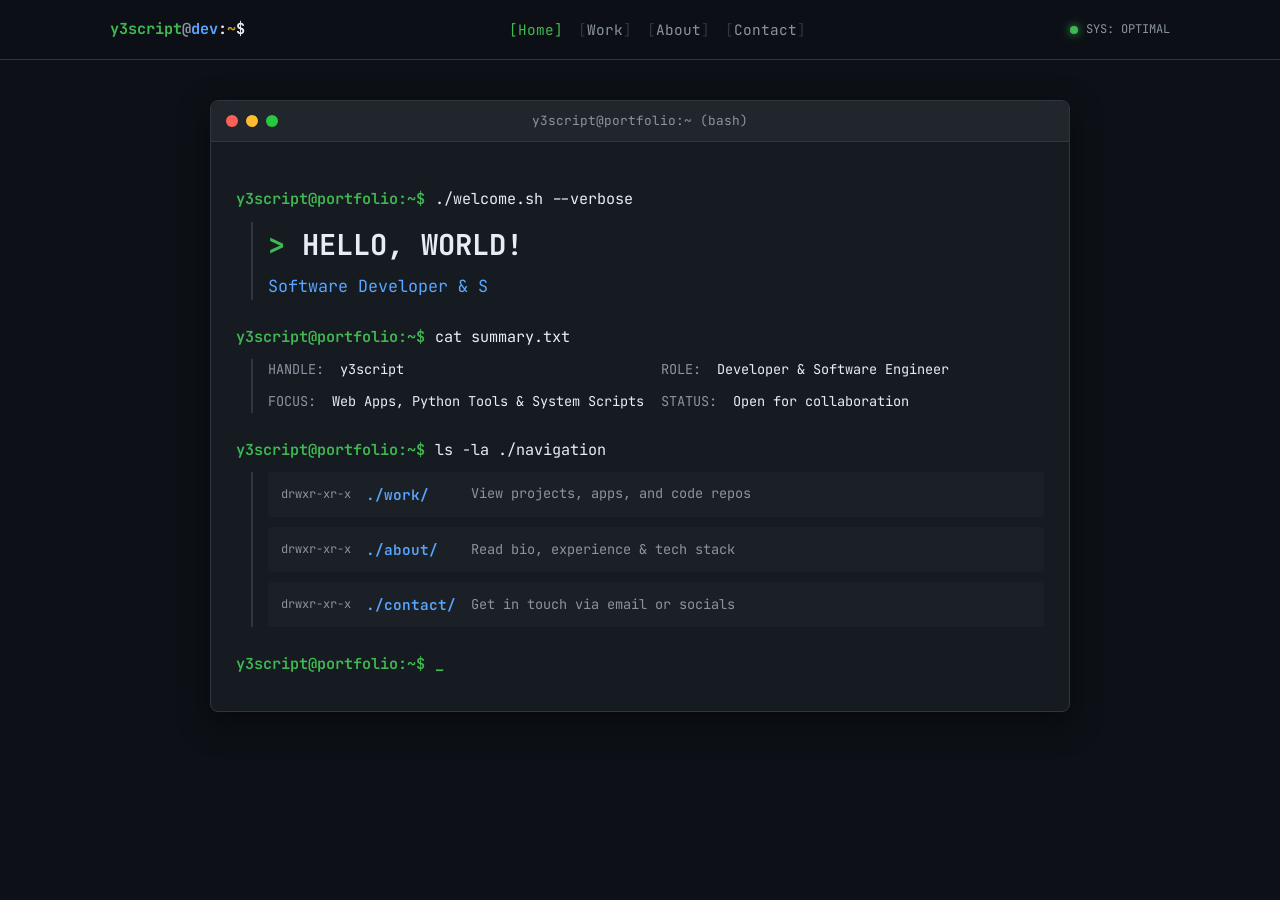
==== index.html @ e33a7f7e "Initial commit: Terminal portfolio" ====
<!DOCTYPE html>
<html lang="en">
<head>
    <meta charset="UTF-8">
    <meta name="viewport" content="width=device-width, initial-scale=1.0">
    <title>~/home - y3script</title>
    <!-- JetBrains Mono Font for authentic terminal look -->
    <link rel="preconnect" href="https://fonts.googleapis.com">
    <link rel="preconnect" href="https://fonts.gstatic.com" crossorigin>
    <link href="https://fonts.googleapis.com/css2?family=JetBrains+Mono:ital,wght@0,300..800;1,300..800&display=swap" rel="stylesheet">
    <link rel="stylesheet" href="style.css">
</head>
<body>

    <!-- Fixed Top Navigation Bar -->
    <header class="navbar">
        <div class="nav-container">
            <a href="index.html" class="nav-logo">
                <span class="prompt-user">y3script</span><span class="prompt-at">@</span><span class="prompt-host">dev</span>:<span class="prompt-path">~</span>$
            </a>
            <nav>
                <ul class="nav-links">
                    <li><a href="index.html" class="nav-link active"><span class="bracket">[</span>Home<span class="bracket">]</span></a></li>
                    <li><a href="work.html" class="nav-link"><span class="bracket">[</span>Work<span class="bracket">]</span></a></li>
                    <li><a href="about.html" class="nav-link"><span class="bracket">[</span>About<span class="bracket">]</span></a></li>
                    <li><a href="contact.html" class="nav-link"><span class="bracket">[</span>Contact<span class="bracket">]</span></a></li>
                </ul>
            </nav>
            <div class="nav-status">
                <span class="status-dot"></span> SYS: OPTIMAL
            </div>
        </div>
    </header>

    <!-- Main Content Container -->
    <main class="main-wrapper">
        
        <!-- Terminal Window Frame Component -->
        <div class="terminal-window">
            
            <!-- Window Top Bar with Control Dots -->
            <div class="terminal-header">
                <div class="terminal-controls">
                    <span class="control-dot close"></span>
                    <span class="control-dot minimize"></span>
                    <span class="control-dot maximize"></span>
                </div>
                <div class="terminal-title">y3script@portfolio:~ (bash)</div>
                <div class="terminal-blank"></div>
            </div>

            <!-- Terminal Window Body -->
            <div class="terminal-body">
                
                <!-- Command 1: Execution Prompt -->
                <div class="command-line">
                    <span class="prompt">y3script@portfolio:~$</span>
                    <span class="command">./welcome.sh --verbose</span>
                </div>

                <!-- Hero Greeting Output -->
                <div class="terminal-output">
                    <h1 class="hero-title">
                        <span class="text-accent">></span> HELLO, WORLD!
                    </h1>
                    <p class="typewriter-text" id="hero-tagline">
                        Software Developer & Systems Enthusiast.
                    </p>
                </div>

                <!-- Command 2: System Info Output -->
                <div class="command-line">
                    <span class="prompt">y3script@portfolio:~$</span>
                    <span class="command">cat summary.txt</span>
                </div>

                <div class="terminal-output system-summary">
                    <div class="summary-grid">
                        <div class="summary-item">
                            <span class="label">HANDLE:</span>
                            <span class="value text-success">y3script</span>
                        </div>
                        <div class="summary-item">
                            <span class="label">ROLE:</span>
                            <span class="value">Developer & Software Engineer</span>
                        </div>
                        <div class="summary-item">
                            <span class="label">FOCUS:</span>
                            <span class="value">Web Apps, Python Tools & System Scripts</span>
                        </div>
                        <div class="summary-item">
                            <span class="label">STATUS:</span>
                            <span class="value text-success">Open for collaboration</span>
                        </div>
                    </div>
                </div>

                <!-- Quick Navigation Action Directory -->
                <div class="command-line">
                    <span class="prompt">y3script@portfolio:~$</span>
                    <span class="command">ls -la ./navigation</span>
                </div>

                <div class="terminal-output dir-list">
                    <div class="dir-grid">
                        <a href="work.html" class="dir-item">
                            <span class="dir-permission">drwxr-xr-x</span>
                            <span class="dir-name">./work/</span>
                            <span class="dir-desc">View projects, apps, and code repos</span>
                        </a>
                        <a href="about.html" class="dir-item">
                            <span class="dir-permission">drwxr-xr-x</span>
                            <span class="dir-name">./about/</span>
                            <span class="dir-desc">Read bio, experience & tech stack</span>
                        </a>
                        <a href="contact.html" class="dir-item">
                            <span class="dir-permission">drwxr-xr-x</span>
                            <span class="dir-name">./contact/</span>
                            <span class="dir-desc">Get in touch via email or socials</span>
                        </a>
                    </div>
                </div>

                <!-- Active Interactive Prompt Line -->
                <div class="command-line interactive-line">
                    <span class="prompt">y3script@portfolio:~$</span>
                    <span class="cursor">_</span>
                </div>

            </div>
        </div>

    </main>

    <script src="script.js"></script>
</body>
</html>
---- style.css ----
/* ==========================================================
   Terminal Developer Portfolio Stylesheet
   ========================================================== */

/* 1. CSS Variables & Theme Setup */
:root {
    --bg-color: #0d1117;
    --card-bg: #161b22;
    --header-bg: #21262d;
    --border-color: #30363d;
    
    /* Text & Accent Colors */
    --text-primary: #e6edf3;
    --text-muted: #8b949e;
    --accent-green: #2ea043;
    --accent-green-bright: #3fb950;
    --accent-cyan: #58a6ff;
    --accent-yellow: #d29922;
    --accent-red: #f85149;
    
    /* Terminal Control Buttons */
    --dot-red: #ff5f56;
    --dot-yellow: #ffbd2e;
    --dot-green: #27c93f;

    /* Font Family */
    --font-mono: 'JetBrains Mono', 'Fira Code', 'Courier New', monospace;
}

/* 2. Global Resets & Base Styles */
* {
    margin: 0;
    padding: 0;
    box-sizing: border-box;
}

body {
    background-color: var(--bg-color);
    color: var(--text-primary);
    font-family: var(--font-mono);
    line-height: 1.6;
    min-height: 100vh;
    padding-top: 70px; /* Space for fixed navbar */
}

a {
    color: inherit;
    text-decoration: none;
}

/* 3. Fixed Top Navigation Bar */
.navbar {
    position: fixed;
    top: 0;
    left: 0;
    width: 100%;
    height: 60px;
    background-color: rgba(13, 17, 23, 0.9);
    backdrop-filter: blur(8px);
    border-bottom: 1px solid var(--border-color);
    z-index: 1000;
}

.nav-container {
    max-width: 1100px;
    height: 100%;
    margin: 0 auto;
    padding: 0 20px;
    display: flex;
    justify-content: space-between;
    align-items: center;
}

.nav-logo {
    font-weight: 700;
    font-size: 0.95rem;
}

.prompt-user { color: var(--accent-green-bright); }
.prompt-at { color: var(--text-muted); }
.prompt-host { color: var(--accent-cyan); }
.prompt-path { color: var(--accent-yellow); }

.nav-links {
    display: flex;
    list-style: none;
    gap: 15px;
}

.nav-link {
    font-size: 0.9rem;
    color: var(--text-muted);
    transition: color 0.2s ease;
}

.nav-link:hover,
.nav-link.active {
    color: var(--accent-green-bright);
}

.nav-link .bracket {
    color: var(--border-color);
    transition: color 0.2s ease;
}

.nav-link:hover .bracket,
.nav-link.active .bracket {
    color: var(--accent-green-bright);
}

.nav-status {
    font-size: 0.75rem;
    color: var(--text-muted);
    display: flex;
    align-items: center;
    gap: 8px;
}

.status-dot {
    width: 8px;
    height: 8px;
    background-color: var(--accent-green-bright);
    border-radius: 50%;
    box-shadow: 0 0 8px var(--accent-green-bright);
}

/* 4. Main Content Layout & Terminal Shell */
.main-wrapper {
    max-width: 900px;
    margin: 30px auto;
    padding: 0 20px 50px 20px;
}

.terminal-window {
    background-color: var(--card-bg);
    border: 1px solid var(--border-color);
    border-radius: 8px;
    box-shadow: 0 10px 30px rgba(0, 0, 0, 0.5);
    overflow: hidden;
}

.terminal-header {
    background-color: var(--header-bg);
    border-bottom: 1px solid var(--border-color);
    padding: 10px 15px;
    display: grid;
    grid-template-columns: 1fr auto 1fr;
    align-items: center;
}

.terminal-controls {
    display: flex;
    gap: 8px;
}

.control-dot {
    width: 12px;
    height: 12px;
    border-radius: 50%;
}

.control-dot.close { background-color: var(--dot-red); }
.control-dot.minimize { background-color: var(--dot-yellow); }
.control-dot.maximize { background-color: var(--dot-green); }

.terminal-title {
    font-size: 0.8rem;
    color: var(--text-muted);
}

.terminal-body {
    padding: 25px;
}

/* 5. Command Lines & Outputs */
.command-line {
    display: flex;
    align-items: center;
    gap: 10px;
    margin-top: 20px;
    margin-bottom: 10px;
    font-size: 0.95rem;
}

.prompt {
    color: var(--accent-green-bright);
    font-weight: 600;
}

.command {
    color: var(--text-primary);
}

.terminal-output {
    margin-left: 15px;
    padding-left: 15px;
    border-left: 2px solid var(--border-color);
    margin-bottom: 25px;
}

/* Hero Section Formatting */
.hero-title {
    font-size: 1.8rem;
    color: var(--text-primary);
    margin-bottom: 5px;
}

.text-accent { color: var(--accent-green-bright); }
.text-success { color: var(--accent-green-bright); }

.typewriter-text {
    color: var(--accent-cyan);
    font-size: 1.05rem;
}

/* Summary Grid */
.summary-grid {
    display: grid;
    grid-template-columns: repeat(auto-fit, minmax(280px, 1fr));
    gap: 10px;
    margin-top: 10px;
}

.summary-item {
    font-size: 0.85rem;
}

.summary-item .label {
    color: var(--text-muted);
    margin-right: 8px;
}

.summary-item .value {
    color: var(--text-primary);
}

/* Directory Listing Component */
.dir-grid {
    display: flex;
    flex-direction: column;
    gap: 10px;
    margin-top: 10px;
}

.dir-item {
    display: flex;
    align-items: center;
    gap: 15px;
    padding: 10px 12px;
    background-color: rgba(255, 255, 255, 0.02);
    border: 1px solid transparent;
    border-radius: 4px;
    transition: all 0.2s ease;
}

.dir-item:hover {
    border-color: var(--accent-green-bright);
    background-color: rgba(46, 160, 67, 0.05);
    transform: translateX(4px);
}

.dir-permission {
    color: var(--text-muted);
    font-size: 0.75rem;
}

.dir-name {
    color: var(--accent-cyan);
    font-weight: 600;
    font-size: 0.9rem;
    min-width: 90px;
}

.dir-desc {
    color: var(--text-muted);
    font-size: 0.85rem;
}

/* 6. Terminal Cursor & Animations */
.interactive-line {
    margin-top: 25px;
}

.cursor {
    display: inline-block;
    color: var(--accent-green-bright);
    font-weight: bold;
    animation: blink 1s infinite;
}

@keyframes blink {
    0%, 100% { opacity: 1; }
    50% { opacity: 0; }
}

/* 7. Responsive Mobile Adjustments */
@media (max-width: 600px) {
    body {
        padding-top: 90px;
    }

    .nav-container {
        flex-direction: column;
        justify-content: center;
        gap: 8px;
        padding: 10px;
    }

    .nav-status {
        display: none; /* Hide system status on small screens */
    }

    .terminal-body {
        padding: 15px;
    }

    .hero-title {
        font-size: 1.4rem;
    }

    .dir-item {
        flex-direction: column;
        align-items: flex-start;
        gap: 4px;
    }

    .dir-permission {
        display: none;
    }
}

/* ==========================================================
   Work Page - Project Grid & Terminal Popup Modal
   ========================================================== */

/* 1. Projects Grid System */
.projects-grid {
    display: grid;
    grid-template-columns: repeat(auto-fill, minmax(260px, 1fr));
    gap: 20px;
    margin-top: 25px;
}

.project-card {
    background-color: rgba(255, 255, 255, 0.02);
    border: 1px solid var(--border-color);
    border-radius: 6px;
    cursor: pointer;
    overflow: hidden;
    display: flex;
    flex-direction: column;
    transition: all 0.2s ease;
}

.project-card:hover {
    border-color: var(--accent-green-bright);
    transform: translateY(-3px);
    box-shadow: 0 8px 20px rgba(0, 0, 0, 0.4);
}

.project-card-header {
    background-color: var(--header-bg);
    padding: 8px 12px;
    border-bottom: 1px solid var(--border-color);
    display: flex;
    justify-content: space-between;
    font-size: 0.8rem;
}

.project-id {
    color: var(--accent-yellow);
    font-weight: 600;
}

.project-card-body {
    padding: 15px;
    display: flex;
    flex-direction: column;
    flex-grow: 1;
}

.project-title {
    font-size: 1.05rem;
    color: var(--text-primary);
    margin-bottom: 8px;
}

.project-description-snippet {
    color: var(--text-muted);
    font-size: 0.82rem;
    line-height: 1.4;
    margin-bottom: 12px;
    display: -webkit-box;
    -webkit-box-orient: vertical;
    overflow: hidden;
}

.project-card-footer {
    margin-top: auto;
    display: flex;
    justify-content: space-between;
    align-items: center;
    font-size: 0.75rem;
    padding-top: 10px;
    border-top: 1px dashed var(--border-color);
}

.project-click-hint {
    color: var(--accent-cyan);
}

/* 2. Modal Overlay & Popup */
.modal-backdrop {
    position: fixed;
    top: 0;
    left: 0;
    width: 100vw;
    height: 100vh;
    background-color: rgba(0, 0, 0, 0.85);
    backdrop-filter: blur(5px);
    display: none;
    justify-content: center;
    align-items: center;
    z-index: 2000;
    padding: 20px;
}

.modal-backdrop.active {
    display: flex;
}

.modal-window {
    background-color: var(--card-bg);
    border: 1px solid var(--accent-green-bright);
    border-radius: 8px;
    width: 100%;
    max-width: 720px;
    max-height: 90vh;
    box-shadow: 0 0 30px rgba(46, 160, 67, 0.2);
    overflow: hidden;
    display: flex;
    flex-direction: column;
}

.modal-close-icon {
    color: var(--text-muted);
    cursor: pointer;
    font-size: 0.85rem;
}

.modal-close-icon:hover {
    color: var(--accent-red);
}

.modal-body {
    padding: 20px;
    overflow-y: auto;
}

/* Preview Media Inside Modal */
.modal-preview-wrapper {
    width: 100%;
    max-height: 360px;
    background-color: #000;
    border: 1px solid var(--border-color);
    border-radius: 4px;
    margin-bottom: 18px;
    overflow: hidden;
    display: flex;
    justify-content: center;
    align-items: center;
}

.modal-preview-img,
.modal-preview-video {
    width: 100%;
    height: 100%;
    max-height: 360px;
    object-fit: contain;
}

.modal-project-title {
    font-size: 1.4rem;
    color: var(--text-primary);
    margin-bottom: 10px;
}

.modal-project-description {
    color: var(--text-muted);
    font-size: 0.9rem;
    line-height: 1.6;
    margin-bottom: 18px;
}

.modal-tags {
    display: flex;
    flex-wrap: wrap;
    gap: 8px;
    margin-bottom: 20px;
}

/* ==========================================================
   About Page - Bio, Skill Matrix & Philosophy Styles
   ========================================================== */

.bio-box {
    margin-top: 15px;
    line-height: 1.7;
    color: var(--text-muted);
    font-size: 0.92rem;
    display: flex;
    flex-direction: column;
    gap: 12px;
}

.text-cyan {
    color: var(--accent-cyan);
    font-weight: 600;
}

.text-yellow {
    color: var(--accent-yellow);
}

.section-subtitle {
    font-size: 1.1rem;
    color: var(--text-primary);
    margin-bottom: 15px;
}

/* Skills Matrix Grid */
.skills-grid {
    display: grid;
    grid-template-columns: repeat(auto-fit, minmax(280px, 1fr));
    gap: 20px;
    margin-top: 10px;
}

.skill-category {
    background-color: rgba(255, 255, 255, 0.02);
    border: 1px solid var(--border-color);
    border-radius: 6px;
    padding: 15px;
}

.category-title {
    font-size: 0.85rem;
    color: var(--accent-yellow);
    font-weight: 600;
    margin-bottom: 12px;
    border-bottom: 1px dashed var(--border-color);
    padding-bottom: 6px;
}

.skill-list {
    list-style: none;
    display: flex;
    flex-direction: column;
    gap: 8px;
}

.skill-list li {
    font-size: 0.85rem;
    color: var(--text-primary);
}

.skill-bullet {
    color: var(--accent-green-bright);
    margin-right: 6px;
    font-weight: bold;
}

.skill-level {
    color: var(--text-muted);
    font-size: 0.75rem;
}

/* Development Philosophy */
.philosophy-list {
    display: flex;
    flex-direction: column;
    gap: 15px;
    margin-top: 10px;
}

.philosophy-item {
    font-size: 0.88rem;
    background-color: rgba(255, 255, 255, 0.01);
    border-left: 2px solid var(--accent-cyan);
    padding: 10px 15px;
}

.item-tag {
    color: var(--accent-cyan);
    font-weight: 600;
    display: block;
    margin-bottom: 4px;
}

.item-desc {
    color: var(--text-muted);
    line-height: 1.5;
}

/* ==========================================================
   Contact Page - Social Cards & Terminal Form Styles
   ========================================================== */

/* Social Cards Grid */
.social-links-grid {
    display: grid;
    grid-template-columns: repeat(auto-fit, minmax(240px, 1fr));
    gap: 15px;
    margin-top: 20px;
    margin-bottom: 25px;
}

.social-card {
    background-color: rgba(255, 255, 255, 0.02);
    border: 1px solid var(--border-color);
    border-radius: 6px;
    padding: 15px;
    text-decoration: none;
    transition: all 0.25s ease;
    display: flex;
    flex-direction: column;
    gap: 8px;
}

.social-card:hover {
    border-color: var(--accent-green);
    background-color: rgba(0, 255, 136, 0.03);
    transform: translateY(-2px);
}

.social-header {
    display: flex;
    justify-content: space-between;
    align-items: center;
    font-size: 0.72rem;
}

.protocol-tag {
    color: var(--text-muted);
}

.status-badge {
    color: var(--accent-green-bright);
    font-size: 0.68rem;
    font-weight: 600;
}

.social-title {
    font-size: 1.05rem;
    font-weight: 600;
    color: var(--text-primary);
}

.social-url {
    font-size: 0.78rem;
    color: var(--text-muted);
}

/* Contact Web Form */
.contact-form {
    display: flex;
    flex-direction: column;
    gap: 16px;
    margin-top: 15px;
    max-width: 680px;
}

.form-group {
    display: flex;
    flex-direction: column;
    gap: 6px;
}

.form-label {
    font-size: 0.85rem;
    color: var(--text-primary);
    font-weight: 500;
}

.prompt-symbol {
    color: var(--accent-green-bright);
    margin-right: 4px;
}

.form-input {
    background-color: rgba(0, 0, 0, 0.4);
    border: 1px solid var(--border-color);
    border-radius: 4px;
    padding: 10px 14px;
    color: var(--text-primary);
    font-family: 'JetBrains Mono', monospace;
    font-size: 0.88rem;
    outline: none;
    transition: border-color 0.2s ease, box-shadow 0.2s ease;
}

.form-input:focus {
    border-color: var(--accent-green-bright);
    box-shadow: 0 0 8px rgba(0, 255, 136, 0.2);
}

.form-textarea {
    resize: vertical;
    min-height: 110px;
}

.form-actions {
    display: flex;
    align-items: center;
    gap: 15px;
    margin-top: 5px;
}

.terminal-btn {
    background: transparent;
    border: 1px solid var(--accent-green-bright);
    color: var(--accent-green-bright);
    padding: 10px 20px;
    font-family: 'JetBrains Mono', monospace;
    font-size: 0.88rem;
    cursor: pointer;
    border-radius: 4px;
    transition: all 0.2s ease;
}

.terminal-btn:hover {
    background-color: var(--accent-green-bright);
    color: #0d1117;
    box-shadow: 0 0 12px rgba(0, 255, 136, 0.3);
}

.form-status {
    font-size: 0.82rem;
    color: var(--accent-yellow);
}
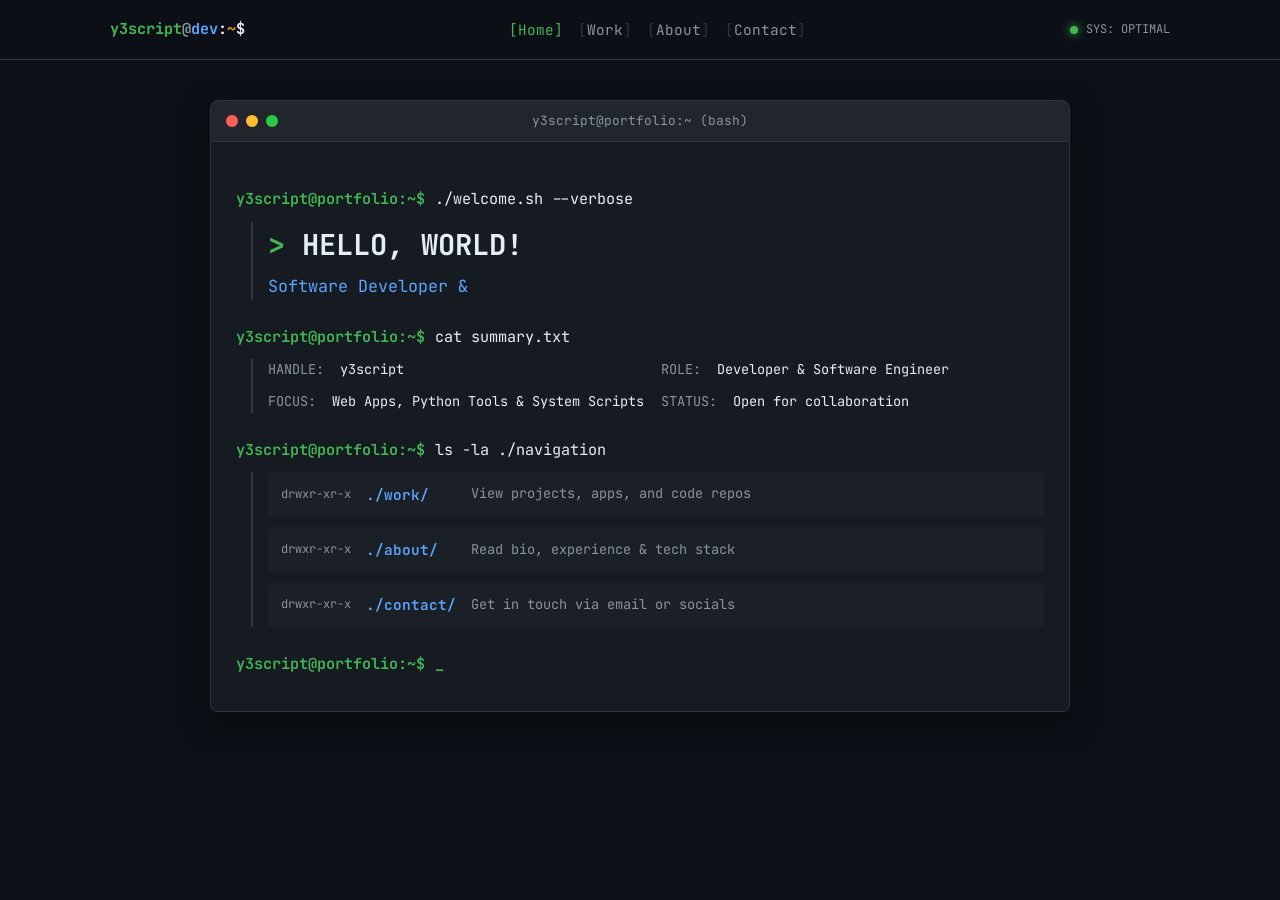
==== commit e09692f6: "Add favicon to all site pages" ====
--- a/index.html
+++ b/index.html
@@ -4,6 +4,7 @@
     <meta charset="UTF-8">
     <meta name="viewport" content="width=device-width, initial-scale=1.0">
     <title>~/home - y3script</title>
+    <link rel="icon" type="image/png" href="assets/favicon.png">
     <!-- JetBrains Mono Font for authentic terminal look -->
     <link rel="preconnect" href="https://fonts.googleapis.com">
     <link rel="preconnect" href="https://fonts.gstatic.com" crossorigin>
